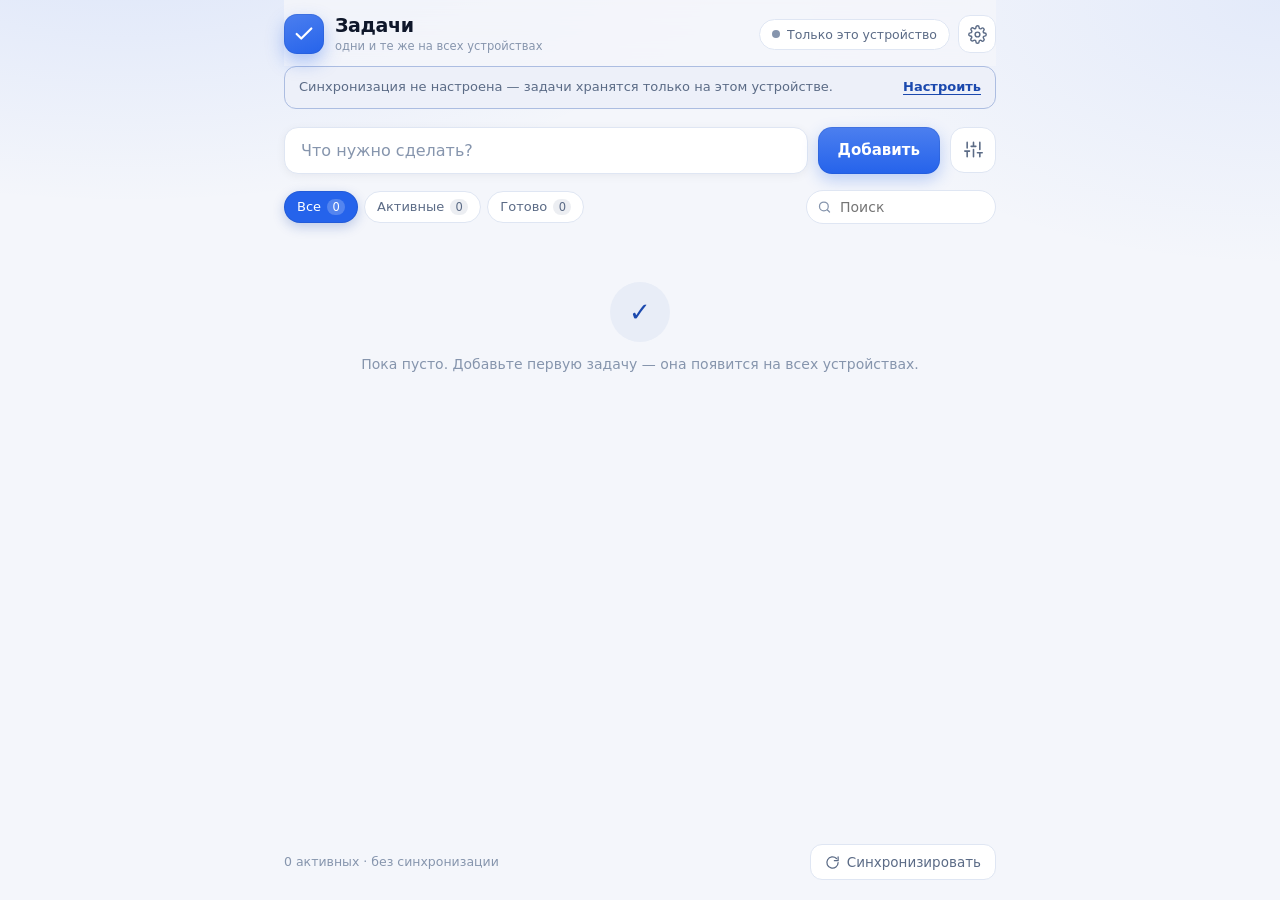
==== index.html @ 77be0023 "Update tasks app: icons and accent color" ====
<!DOCTYPE html>
<html lang="ru" data-theme="auto">
<head>
  <meta charset="utf-8">
  <meta name="viewport" content="width=device-width, initial-scale=1, viewport-fit=cover">
  <title>Задачи — синхронизация с Google Таблицами</title>
  <meta name="description" content="Задачи с цветами, подзадачами и фотографиями. Синхронизация между телефоном и компьютером через Google Таблицу.">
  <meta name="theme-color" content="#f4f6fb" media="(prefers-color-scheme: light)">
  <meta name="theme-color" content="#0b1220" media="(prefers-color-scheme: dark)">
  <meta name="apple-mobile-web-app-capable" content="yes">
  <meta name="mobile-web-app-capable" content="yes">
  <meta name="apple-mobile-web-app-title" content="Задачи">
  <meta name="apple-mobile-web-app-status-bar-style" content="default">
  <link rel="manifest" href="manifest.webmanifest">
  <link rel="icon" href="icons/icon.svg" type="image/svg+xml">
  <link rel="apple-touch-icon" href="icons/apple-touch-icon.png">
  <link rel="stylesheet" href="styles.css">
</head>
<body>
  <div class="app">

    <header class="topbar">
      <div class="brand">
        <span class="logo" aria-hidden="true">
          <svg viewBox="0 0 24 24" fill="none" stroke="currentColor" stroke-width="2.4" stroke-linecap="round" stroke-linejoin="round">
            <path d="M20 6L9 17l-5-5"></path>
          </svg>
        </span>
        <div class="brand-text">
          <h1>Задачи</h1>
          <p>одни и те же на всех устройствах</p>
        </div>
      </div>

      <div class="topbar-actions">
        <button id="statusBtn" class="status" type="button" title="Синхронизировать сейчас">
          <span class="status-dot" aria-hidden="true"></span>
          <span id="statusText">…</span>
        </button>
        <button id="settingsBtn" class="icon-btn" type="button" title="Настройки синхронизации" aria-label="Настройки синхронизации">
          <svg viewBox="0 0 24 24" fill="none" stroke="currentColor" stroke-width="1.8" stroke-linecap="round" stroke-linejoin="round" aria-hidden="true">
            <circle cx="12" cy="12" r="3"></circle>
            <path d="M19.4 15a1.7 1.7 0 0 0 .34 1.87l.06.06a2 2 0 1 1-2.83 2.83l-.06-.06a1.7 1.7 0 0 0-1.87-.34 1.7 1.7 0 0 0-1.03 1.56V21a2 2 0 1 1-4 0v-.09A1.7 1.7 0 0 0 8.9 19.3a1.7 1.7 0 0 0-1.87.34l-.06.06a2 2 0 1 1-2.83-2.83l.06-.06A1.7 1.7 0 0 0 4.7 15a1.7 1.7 0 0 0-1.56-1.03H3a2 2 0 1 1 0-4h.09A1.7 1.7 0 0 0 4.7 8.9a1.7 1.7 0 0 0-.34-1.87l-.06-.06a2 2 0 1 1 2.83-2.83l.06.06A1.7 1.7 0 0 0 9 4.7a1.7 1.7 0 0 0 1.03-1.56V3a2 2 0 1 1 4 0v.09A1.7 1.7 0 0 0 15 4.7a1.7 1.7 0 0 0 1.87-.34l.06-.06a2 2 0 1 1 2.83 2.83l-.06.06A1.7 1.7 0 0 0 19.3 9c.25.6.83 1 1.48 1.03H21a2 2 0 1 1 0 4h-.09A1.7 1.7 0 0 0 19.4 15z"></path>
          </svg>
        </button>
      </div>
    </header>

    <div id="setupBanner" class="banner" hidden>
      <span>Синхронизация не настроена — задачи хранятся только на этом устройстве.</span>
      <button id="setupBtn" class="link-btn" type="button">Настроить</button>
    </div>

    <div id="errorBanner" class="banner banner-error" hidden>
      <span id="errorText"></span>
      <button id="errorFixBtn" class="link-btn" type="button">Исправить</button>
    </div>

    <main class="main">
      <form id="addForm" class="add" autocomplete="off">
        <label class="sr-only" for="newTitle">Новая задача</label>
        <input id="newTitle" class="add-input" type="text" maxlength="500" placeholder="Что нужно сделать?" enterkeyhint="done" autocomplete="off">
        <button class="primary add-btn" type="submit">Добавить</button>
        <button id="detailsBtn" class="icon-btn details-btn" type="button" title="Создать с цветом, сроком, подзадачами и фото" aria-label="Создать задачу с деталями">
          <svg viewBox="0 0 24 24" fill="none" stroke="currentColor" stroke-width="2" stroke-linecap="round" aria-hidden="true">
            <path d="M4 21v-7M4 10V3M12 21v-9M12 8V3M20 21v-5M20 12V3M1 14h6M9 8h6M17 16h6"></path>
          </svg>
        </button>
      </form>

      <div class="toolbar">
        <div class="chips" role="group" aria-label="Фильтр задач">
          <button class="chip is-active" type="button" data-filter="all">Все <span class="chip-count" data-count="all">0</span></button>
          <button class="chip" type="button" data-filter="active">Активные <span class="chip-count" data-count="active">0</span></button>
          <button class="chip" type="button" data-filter="done">Готово <span class="chip-count" data-count="done">0</span></button>
        </div>
        <div class="search">
          <svg viewBox="0 0 24 24" fill="none" stroke="currentColor" stroke-width="2" stroke-linecap="round" aria-hidden="true">
            <circle cx="11" cy="11" r="7"></circle>
            <path d="M20 20l-3.5-3.5"></path>
          </svg>
          <input id="searchInput" type="search" placeholder="Поиск" aria-label="Поиск по задачам" autocomplete="off">
        </div>
      </div>

      <ul id="taskList" class="task-list" aria-live="polite"></ul>

      <div id="emptyState" class="empty" hidden>
        <div class="empty-icon" aria-hidden="true">✓</div>
        <p id="emptyText">Пока пусто</p>
      </div>
    </main>

    <footer class="footer">
      <div id="summary" class="summary">…</div>
      <button id="syncNowBtn" class="ghost-btn" type="button">
        <svg viewBox="0 0 24 24" fill="none" stroke="currentColor" stroke-width="2" stroke-linecap="round" stroke-linejoin="round" aria-hidden="true">
          <path d="M21 12a9 9 0 1 1-2.64-6.36"></path>
          <path d="M21 3v6h-6"></path>
        </svg>
        Синхронизировать
      </button>
    </footer>
  </div>

  <dialog id="editDialog" class="sheet" aria-labelledby="editHeading">
    <form id="editForm" class="sheet-body">
      <header class="sheet-head">
        <h2 id="editHeading">Задача</h2>
        <button type="button" class="icon-btn" data-close aria-label="Закрыть">
          <svg viewBox="0 0 24 24" fill="none" stroke="currentColor" stroke-width="2" stroke-linecap="round" aria-hidden="true">
            <path d="M6 6l12 12M18 6L6 18"></path>
          </svg>
        </button>
      </header>

      <label class="field">
        <span>Название</span>
        <input id="editTitle" type="text" maxlength="500" required autocomplete="off" placeholder="Например, купить продукты">
      </label>

      <div class="field">
        <span>Цвет</span>
        <div id="colorRow" class="color-row" role="group" aria-label="Цвет задачи"></div>
      </div>

      <div class="field">
        <span>Иконка</span>
        <div id="iconRow" class="icon-row" role="group" aria-label="Иконка задачи"></div>
      </div>

      <label class="field">
        <span>Заметка</span>
        <textarea id="editNotes" rows="3" maxlength="5000" placeholder="Детали, ссылки, телефон…"></textarea>
      </label>

      <div class="field-row">
        <label class="field">
          <span>Срок</span>
          <input id="editDue" type="date">
        </label>
        <label class="field">
          <span>Приоритет</span>
          <select id="editPriority">
            <option value="normal">Обычный</option>
            <option value="high">Важный</option>
          </select>
        </label>
      </div>

      <div class="due-presets" role="group" aria-label="Быстрый выбор срока">
        <button type="button" data-due="today">Сегодня</button>
        <button type="button" data-due="tomorrow">Завтра</button>
        <button type="button" data-due="week">Через неделю</button>
        <button type="button" data-due="">Без срока</button>
      </div>

      <div class="field">
        <span>Подзадачи</span>
        <div id="subtaskList" class="subtask-list"></div>
        <div class="subtask-add">
          <input id="subtaskInput" type="text" maxlength="300" placeholder="Новая подзадача" autocomplete="off">
          <button id="subtaskAddBtn" class="ghost-btn" type="button">Добавить</button>
        </div>
      </div>

      <div class="field">
        <span>Фотографии</span>
        <div id="photoGrid" class="photo-grid"></div>
        <label class="photo-add" for="photoInput">
          <svg viewBox="0 0 24 24" fill="none" stroke="currentColor" stroke-width="2" stroke-linecap="round" aria-hidden="true">
            <path d="M12 5v14M5 12h14"></path>
          </svg>
          Добавить фото
        </label>
        <input id="photoInput" class="sr-only" type="file" accept="image/*" multiple>
        <p class="hint">Фото сжимаются до 1280 px и хранятся в вашей Google Таблице на листе <code>photos</code>.</p>
      </div>

      <p class="hint" id="editHint"></p>

      <div class="sheet-actions">
        <button type="button" id="deleteTaskBtn" class="danger-btn">Удалить</button>
        <button type="submit" id="editSaveBtn" class="primary">Сохранить</button>
      </div>
    </form>
  </dialog>

  <dialog id="settingsDialog" class="sheet" aria-labelledby="settingsHeading">
    <form id="settingsForm" class="sheet-body">
      <header class="sheet-head">
        <h2 id="settingsHeading">Синхронизация</h2>
        <button type="button" class="icon-btn" data-close aria-label="Закрыть">
          <svg viewBox="0 0 24 24" fill="none" stroke="currentColor" stroke-width="2" stroke-linecap="round" aria-hidden="true">
            <path d="M6 6l12 12M18 6L6 18"></path>
          </svg>
        </button>
      </header>

      <label class="field">
        <span>URL веб-приложения Apps Script</span>
        <input id="apiUrlInput" type="url" inputmode="url" placeholder="https://script.google.com/macros/s/…/exec" autocomplete="off" spellcheck="false">
      </label>

      <label class="field">
        <span>Токен доступа</span>
        <input id="tokenInput" type="text" placeholder="тот же, что CFG.TOKEN в Code.gs" autocomplete="off" spellcheck="false">
      </label>

      <label class="field">
        <span>Тема оформления</span>
        <select id="themeInput">
          <option value="auto">Как в системе</option>
          <option value="light">Светлая</option>
          <option value="dark">Тёмная</option>
        </select>
      </label>

      <div class="field">
        <span>Цвет интерфейса</span>
        <div id="accentRow" class="color-row" role="group" aria-label="Цвет интерфейса"></div>
      </div>

      <p class="hint" id="settingsHint">Настройки хранятся только в этом браузере. На телефоне их нужно ввести отдельно (или зашить в js/config.js).</p>

      <div class="sheet-actions">
        <button type="button" id="testBtn" class="ghost-btn">Проверить связь</button>
        <button type="submit" class="primary">Сохранить</button>
      </div>

      <details class="help">
        <summary>Как подключить Google Таблицу</summary>
        <ol>
          <li>Создайте Google Таблицу и откройте <strong>Расширения → Apps Script</strong>.</li>
          <li>Вставьте туда файл <code>apps-script/Code.gs</code> из репозитория и поменяйте <code>TOKEN</code> на свой секрет.</li>
          <li><strong>Развернуть → Новое развертывание → Веб-приложение</strong>: запуск от имени «Я», доступ «Все».</li>
          <li>Скопируйте URL, заканчивающийся на <code>/exec</code>, и вставьте его сюда вместе с токеном.</li>
          <li>Нажмите «Проверить связь» и «Сохранить». На втором устройстве введите те же два значения.</li>
        </ol>
        <p>Подробная инструкция, включая публикацию на GitHub Pages, лежит в файле <code>README.md</code>.</p>
      </details>
    </form>
  </dialog>

  <dialog id="photoDialog" class="lightbox" aria-labelledby="photoDialogTitle">
    <div class="lightbox-body">
      <div class="lightbox-bar">
        <h2 id="photoDialogTitle">Фото</h2>
        <div class="lightbox-actions">
          <a id="photoDownload" class="ghost-btn" download="photo.jpg" hidden>Скачать</a>
          <button type="button" class="icon-btn" data-close aria-label="Закрыть">
            <svg viewBox="0 0 24 24" fill="none" stroke="currentColor" stroke-width="2" stroke-linecap="round" aria-hidden="true">
              <path d="M6 6l12 12M18 6L6 18"></path>
            </svg>
          </button>
        </div>
      </div>
      <div class="lightbox-preview">
        <img id="photoPreviewImg" alt="Фото задачи">
        <p id="photoPreviewHint" class="hint">Загружаем фото…</p>
      </div>
    </div>
  </dialog>

  <div id="toast" class="toast" role="status" aria-live="polite"></div>

  <noscript>
    <p class="noscript">Для работы приложения нужен JavaScript.</p>
  </noscript>

  <script src="js/config.js"></script>
  <script src="js/storage.js"></script>
  <script src="js/photos.js"></script>
  <script src="js/api.js"></script>
  <script src="js/app.js"></script>
</body>
</html>
---- styles.css ----
/* ==========================================================================
   Задачи — синхронизация с Google Таблицами
   Светлая/тёмная тема, мобильный-first, без внешних зависимостей.
   ========================================================================== */

:root {
  color-scheme: light;

  --bg: #f4f6fb;
  --bg-soft: #e9eef8;
  --card: #ffffff;
  --card-hover: #f8fafd;
  --text: #0f172a;
  --text-soft: #5b6b86;
  --text-muted: #8695ad;
  --border: #dfe6f3;
  --border-strong: #c6d2e7;

  --accent: #2563eb;
  --accent-2: #3b82f6;
  --accent-text: #1d4ed8;
  --on-accent: #ffffff;

  --danger: #dc2626;
  --success: #16a34a;
  --warning: #b45309;

  --shadow: 0 16px 40px rgba(15, 23, 42, 0.10);
  --shadow-sm: 0 2px 10px rgba(15, 23, 42, 0.05);
  --radius: 16px;
  --radius-sm: 12px;

  --font: system-ui, -apple-system, "Segoe UI", Roboto, "Helvetica Neue", Arial, sans-serif;
}

:root[data-theme="dark"] {
  color-scheme: dark;

  --bg: #0b1220;
  --bg-soft: #131c2e;
  --card: #121b2b;
  --card-hover: #162136;
  --text: #e8eefb;
  --text-soft: #9fb0cb;
  --text-muted: #7b8daa;
  --border: #22314a;
  --border-strong: #2f4260;

  --accent: #3b82f6;
  --accent-2: #60a5fa;
  --accent-text: #93c5fd;

  --danger: #f87171;
  --success: #4ade80;
  --warning: #fbbf24;

  --shadow: 0 18px 44px rgba(0, 0, 0, 0.45);
  --shadow-sm: 0 2px 12px rgba(0, 0, 0, 0.25);
}

@media (prefers-color-scheme: dark) {
  :root:not([data-theme="light"]) {
    color-scheme: dark;

    --bg: #0b1220;
    --bg-soft: #131c2e;
    --card: #121b2b;
    --card-hover: #162136;
    --text: #e8eefb;
    --text-soft: #9fb0cb;
    --text-muted: #7b8daa;
    --border: #22314a;
    --border-strong: #2f4260;

    --accent: #3b82f6;
    --accent-2: #60a5fa;
    --accent-text: #93c5fd;

    --danger: #f87171;
    --success: #4ade80;
    --warning: #fbbf24;

    --shadow: 0 18px 44px rgba(0, 0, 0, 0.45);
    --shadow-sm: 0 2px 12px rgba(0, 0, 0, 0.25);
  }
}

* {
  box-sizing: border-box;
}

[hidden] {
  display: none !important;
}

html,
body {
  margin: 0;
  min-height: 100%;
}

body {
  font-family: var(--font);
  color: var(--text);
  background-color: var(--bg);
  background-image:
    radial-gradient(900px 420px at 10% -10%, color-mix(in srgb, var(--accent) 12%, transparent), transparent 70%),
    radial-gradient(700px 380px at 100% 0%, color-mix(in srgb, var(--accent-2) 10%, transparent), transparent 70%);
  background-repeat: no-repeat;
  -webkit-font-smoothing: antialiased;
  -webkit-tap-highlight-color: transparent;
}

button,
input,
textarea,
select {
  font: inherit;
  color: inherit;
}

:focus-visible {
  outline: 2px solid var(--accent-text);
  outline-offset: 2px;
}

.sr-only {
  position: absolute;
  width: 1px;
  height: 1px;
  padding: 0;
  margin: -1px;
  overflow: hidden;
  clip: rect(0 0 0 0);
  white-space: nowrap;
  border: 0;
}

.app {
  display: flex;
  flex-direction: column;
  width: min(760px, 100%);
  min-height: 100vh;
  min-height: 100dvh;
  margin: 0 auto;
  padding: 0 16px calc(20px + env(safe-area-inset-bottom));
}

/* ---------- Шапка ---------- */

.topbar {
  position: sticky;
  top: 0;
  z-index: 10;
  display: flex;
  align-items: center;
  justify-content: space-between;
  gap: 12px;
  padding: calc(14px + env(safe-area-inset-top)) 0 12px;
  background: var(--bg);
  background: color-mix(in srgb, var(--bg) 82%, transparent);
  backdrop-filter: blur(14px);
  -webkit-backdrop-filter: blur(14px);
}

.brand {
  display: flex;
  align-items: center;
  gap: 11px;
  min-width: 0;
}

.logo {
  display: grid;
  place-items: center;
  flex: 0 0 auto;
  width: 40px;
  height: 40px;
  border-radius: 13px;
  color: var(--on-accent, #fff);
  background-image: linear-gradient(160deg, var(--accent-2), var(--accent));
  box-shadow: 0 8px 18px color-mix(in srgb, var(--accent) 35%, transparent),
              inset 0 0 0 1px color-mix(in srgb, var(--accent-text) 22%, transparent);
}

.logo svg {
  width: 22px;
  height: 22px;
}

.brand-text {
  min-width: 0;
}

.brand-text h1 {
  margin: 0;
  font-size: 19px;
  font-weight: 700;
  letter-spacing: -0.02em;
  line-height: 1.15;
}

.brand-text p {
  margin: 2px 0 0;
  font-size: 11.5px;
  color: var(--text-muted);
  white-space: nowrap;
  overflow: hidden;
  text-overflow: ellipsis;
}

.topbar-actions {
  display: flex;
  align-items: center;
  gap: 8px;
  flex: 0 0 auto;
}

.status {
  display: inline-flex;
  align-items: center;
  gap: 7px;
  max-width: 210px;
  padding: 7px 12px;
  border: 1px solid var(--border);
  border-radius: 999px;
  background: var(--card);
  color: var(--text-soft);
  font-size: 12.5px;
  font-weight: 500;
  cursor: pointer;
  transition: border-color 0.15s ease, background 0.15s ease, color 0.15s ease;
}

.status:hover {
  border-color: var(--border-strong);
}

.status-dot {
  flex: 0 0 auto;
  width: 8px;
  height: 8px;
  border-radius: 50%;
  background: var(--text-muted);
}

#statusText {
  min-width: 0;
  overflow: hidden;
  text-overflow: ellipsis;
  white-space: nowrap;
}

.status.is-synced {
  color: var(--success);
  background: color-mix(in srgb, var(--success) 10%, var(--card));
  border-color: color-mix(in srgb, var(--success) 32%, var(--border));
}

.status.is-synced .status-dot {
  background: var(--success);
}

.status.is-syncing {
  color: var(--accent-text);
  background: color-mix(in srgb, var(--accent-text) 10%, var(--card));
  border-color: color-mix(in srgb, var(--accent-text) 32%, var(--border));
}

.status.is-syncing .status-dot {
  background: var(--accent-text);
  animation: pulse 1s ease-in-out infinite;
}

.status.is-error {
  color: var(--danger);
  background: color-mix(in srgb, var(--danger) 10%, var(--card));
  border-color: color-mix(in srgb, var(--danger) 32%, var(--border));
}

.status.is-error .status-dot {
  background: var(--danger);
}

.status.is-offline {
  color: var(--warning);
  background: color-mix(in srgb, var(--warning) 12%, var(--card));
  border-color: color-mix(in srgb, var(--warning) 32%, var(--border));
}

.status.is-offline .status-dot {
  background: var(--warning);
}

@keyframes pulse {
  0%, 100% { opacity: 1; transform: scale(1); }
  50% { opacity: 0.45; transform: scale(0.8); }
}

/* ---------- Кнопки ---------- */

.primary {
  padding: 11px 18px;
  border: 0;
  border-radius: var(--radius-sm);
  background-image: linear-gradient(180deg, var(--accent-2), var(--accent));
  color: var(--on-accent, #fff);
  font-size: 15px;
  font-weight: 600;
  cursor: pointer;
  box-shadow: 0 6px 16px color-mix(in srgb, var(--accent) 28%, transparent),
              inset 0 0 0 1px color-mix(in srgb, var(--accent-text) 22%, transparent);
  transition: filter 0.15s ease, transform 0.1s ease;
}

.primary:hover {
  filter: brightness(1.06);
}

.primary:active {
  transform: translateY(1px);
}

.ghost-btn {
  display: inline-flex;
  align-items: center;
  gap: 7px;
  padding: 9px 14px;
  border: 1px solid var(--border);
  border-radius: var(--radius-sm);
  background: var(--card);
  color: var(--text-soft);
  font-size: 13.5px;
  font-weight: 500;
  cursor: pointer;
  transition: border-color 0.15s ease, color 0.15s ease, background 0.15s ease;
}

.ghost-btn:hover {
  border-color: var(--border-strong);
  color: var(--text);
  background: var(--card-hover);
}

.ghost-btn svg {
  width: 15px;
  height: 15px;
}

.danger-btn {
  padding: 9px 14px;
  border: 1px solid color-mix(in srgb, var(--danger) 35%, var(--border));
  border-radius: var(--radius-sm);
  background: transparent;
  color: var(--danger);
  font-size: 13.5px;
  font-weight: 600;
  cursor: pointer;
}

.danger-btn:hover {
  background: color-mix(in srgb, var(--danger) 10%, transparent);
}

.icon-btn {
  display: grid;
  place-items: center;
  width: 38px;
  height: 38px;
  padding: 0;
  border: 1px solid var(--border);
  border-radius: 12px;
  background: var(--card);
  color: var(--text-soft);
  cursor: pointer;
  transition: border-color 0.15s ease, color 0.15s ease, background 0.15s ease;
}

.icon-btn:hover {
  border-color: var(--border-strong);
  color: var(--text);
  background: var(--card-hover);
}

.icon-btn svg {
  width: 19px;
  height: 19px;
}

.link-btn {
  padding: 0;
  border: 0;
  background: none;
  color: var(--accent-text);
  font-size: inherit;
  font-weight: 600;
  cursor: pointer;
  text-decoration: underline;
  text-underline-offset: 3px;
  white-space: nowrap;
}

/* ---------- Баннеры ---------- */

.banner {
  display: flex;
  align-items: center;
  justify-content: space-between;
  gap: 12px;
  margin: 0 0 14px;
  padding: 11px 14px;
  border: 1px solid color-mix(in srgb, var(--accent-text) 26%, var(--border));
  border-radius: var(--radius-sm);
  background: color-mix(in srgb, var(--accent-text) 8%, var(--card));
  color: var(--text-soft);
  font-size: 13px;
  line-height: 1.45;
}

.banner-error {
  border-color: color-mix(in srgb, var(--danger) 30%, var(--border));
  background: color-mix(in srgb, var(--danger) 8%, var(--card));
}

.banner-error .link-btn {
  color: var(--danger);
}

/* ---------- Основная часть ---------- */

.main {
  flex: 1 0 auto;
}

.add {
  display: flex;
  gap: 10px;
  margin: 4px 0 16px;
}

.add-input {
  flex: 1 1 auto;
  min-width: 0;
  padding: 13px 16px;
  border: 1px solid var(--border);
  border-radius: 14px;
  background: var(--card);
  font-size: 16px;
  box-shadow: var(--shadow-sm);
  transition: border-color 0.15s ease, box-shadow 0.15s ease;
}

.add-input::placeholder {
  color: var(--text-muted);
}

.add-input:focus {
  outline: none;
  border-color: var(--accent-text);
  box-shadow: 0 0 0 3px color-mix(in srgb, var(--accent-text) 18%, transparent);
}

.add-btn {
  flex: 0 0 auto;
  border-radius: 14px;
  padding-left: 20px;
  padding-right: 20px;
}

.toolbar {
  display: flex;
  align-items: center;
  justify-content: space-between;
  gap: 10px;
  margin-bottom: 14px;
}

.chips {
  display: flex;
  flex-wrap: wrap;
  gap: 6px;
}

.chip {
  display: inline-flex;
  align-items: center;
  gap: 6px;
  padding: 7px 12px;
  border: 1px solid var(--border);
  border-radius: 999px;
  background: var(--card);
  color: var(--text-soft);
  font-size: 13px;
  font-weight: 500;
  cursor: pointer;
  transition: border-color 0.15s ease, background 0.15s ease, color 0.15s ease;
}

.chip:hover {
  border-color: var(--border-strong);
  color: var(--text);
}

.chip.is-active {
  border-color: color-mix(in srgb, var(--accent-text) 30%, transparent);
  background: var(--accent);
  color: var(--on-accent, #fff);
  box-shadow: 0 4px 12px color-mix(in srgb, var(--accent-text) 25%, transparent);
}

.chip-count {
  min-width: 18px;
  padding: 1px 5px;
  border-radius: 999px;
  background: color-mix(in srgb, var(--text-muted) 16%, transparent);
  font-size: 11.5px;
  font-variant-numeric: tabular-nums;
  text-align: center;
}

.chip.is-active .chip-count {
  background: color-mix(in srgb, var(--on-accent, #fff) 22%, transparent);
}

.search {
  position: relative;
  flex: 0 1 190px;
  min-width: 120px;
}

.search svg {
  position: absolute;
  top: 50%;
  left: 11px;
  width: 15px;
  height: 15px;
  transform: translateY(-50%);
  color: var(--text-muted);
  pointer-events: none;
}

.search input {
  width: 100%;
  padding: 8px 12px 8px 33px;
  border: 1px solid var(--border);
  border-radius: 999px;
  background: var(--card);
  font-size: 14px;
  transition: border-color 0.15s ease, box-shadow 0.15s ease;
}

.search input:focus {
  outline: none;
  border-color: var(--accent-text);
  box-shadow: 0 0 0 3px color-mix(in srgb, var(--accent-text) 15%, transparent);
}

/* ---------- Список задач ---------- */

.task-list {
  display: grid;
  gap: 8px;
  margin: 0;
  padding: 0;
  list-style: none;
}

.task {
  display: flex;
  align-items: flex-start;
  gap: 12px;
  padding: 12px 14px;
  border: 1px solid var(--border);
  border-radius: 14px;
  background: var(--card);
  box-shadow: var(--shadow-sm);
  transition: border-color 0.15s ease, background 0.15s ease;
}

.task:hover {
  border-color: var(--border-strong);
}

.check {
  display: grid;
  place-items: center;
  flex: 0 0 auto;
  width: 26px;
  height: 26px;
  margin-top: 1px;
  padding: 0;
  border: 2px solid var(--border-strong);
  border-radius: 50%;
  background: transparent;
  color: transparent;
  cursor: pointer;
  transition: background 0.15s ease, border-color 0.15s ease, color 0.15s ease, transform 0.1s ease;
}

.check svg {
  width: 14px;
  height: 14px;
  stroke: currentColor;
  stroke-width: 3;
  fill: none;
}

.check:hover {
  border-color: var(--accent-text);
}

.check:active {
  transform: scale(0.92);
}

.task.is-done .check {
  border-color: color-mix(in srgb, var(--accent-text) 45%, var(--border-strong));
  background: var(--accent);
  color: var(--on-accent, #fff);
}

.task-body {
  display: flex;
  flex: 1 1 auto;
  flex-direction: column;
  gap: 4px;
  min-width: 0;
  padding: 0;
  border: 0;
  background: none;
  text-align: left;
  cursor: pointer;
}

.task-title {
  font-size: 15.5px;
  line-height: 1.4;
  word-break: break-word;
}

.task-title-line {
  display: flex;
  align-items: baseline;
  gap: 6px;
  min-width: 0;
}

.task-icon {
  flex: 0 0 auto;
  font-size: 15px;
  line-height: 1.4;
}

.task.is-done .task-icon {
  opacity: 0.65;
}

.task.is-done .task-title {
  color: var(--text-muted);
  text-decoration: line-through;
}

.task-meta {
  display: flex;
  flex-wrap: wrap;
  align-items: center;
  gap: 4px 10px;
  font-size: 12.5px;
  color: var(--text-soft);
}

.meta-item {
  display: inline-flex;
  align-items: center;
  gap: 4px;
  min-width: 0;
}

.meta-item.due.is-overdue {
  color: var(--danger);
  font-weight: 600;
}

.meta-item.high {
  color: var(--danger);
  font-weight: 600;
}

.meta-item.notes {
  max-width: 100%;
  overflow: hidden;
  white-space: nowrap;
  text-overflow: ellipsis;
  color: var(--text-muted);
}

/* ---------- Пустое состояние ---------- */

.empty {
  padding: 44px 16px;
  text-align: center;
  color: var(--text-muted);
}

.empty-icon {
  display: grid;
  place-items: center;
  width: 60px;
  height: 60px;
  margin: 0 auto 14px;
  border-radius: 50%;
  background: color-mix(in srgb, var(--accent-text) 10%, var(--card));
  color: var(--accent-text);
  font-size: 26px;
  font-weight: 700;
}

.empty p {
  margin: 0;
  font-size: 14px;
}

/* ---------- Подвал ---------- */

.footer {
  display: flex;
  align-items: center;
  justify-content: space-between;
  gap: 12px;
  margin-top: auto;
  padding-top: 18px;
  font-size: 12.5px;
  color: var(--text-muted);
}

.summary {
  min-width: 0;
  line-height: 1.4;
}

/* ---------- Диалоги / нижние панели ---------- */

dialog.sheet {
  width: 100%;
  max-width: 100%;
  max-height: 100dvh;
  margin: auto auto 0;
  padding: 0;
  border: 0;
  background: transparent;
  color: var(--text);
}

dialog.sheet::backdrop {
  background: rgba(8, 15, 30, 0.45);
  backdrop-filter: blur(2px);
}

dialog.sheet[open] {
  animation: sheet-in 0.22s ease;
}

@keyframes sheet-in {
  from { opacity: 0; transform: translateY(18px); }
  to { opacity: 1; transform: translateY(0); }
}

.sheet-body {
  display: flex;
  flex-direction: column;
  gap: 14px;
  max-height: 92dvh;
  padding: 18px 18px calc(18px + env(safe-area-inset-bottom));
  overflow-y: auto;
  border-radius: 22px 22px 0 0;
  background: var(--card);
  box-shadow: var(--shadow);
}

.sheet-head {
  display: flex;
  align-items: center;
  justify-content: space-between;
  gap: 12px;
}

.sheet-head h2 {
  margin: 0;
  font-size: 18px;
  font-weight: 700;
  letter-spacing: -0.01em;
}

.field {
  display: flex;
  flex-direction: column;
  gap: 6px;
  min-width: 0;
  font-size: 12.5px;
  font-weight: 600;
  color: var(--text-soft);
}

.field input,
.field textarea,
.field select {
  width: 100%;
  padding: 11px 13px;
  border: 1px solid var(--border);
  border-radius: 11px;
  background: var(--bg);
  font-size: 16px;
  font-weight: 400;
  color: var(--text);
  transition: border-color 0.15s ease, box-shadow 0.15s ease;
}

.field textarea {
  resize: vertical;
  min-height: 76px;
  line-height: 1.45;
}

.field input:focus,
.field textarea:focus,
.field select:focus {
  outline: none;
  border-color: var(--accent-text);
  box-shadow: 0 0 0 3px color-mix(in srgb, var(--accent-text) 16%, transparent);
}

.field-row {
  display: grid;
  grid-template-columns: 1fr 1fr;
  gap: 10px;
}

.hint {
  margin: 0;
  font-size: 12.5px;
  line-height: 1.5;
  color: var(--text-muted);
}

.hint.is-ok {
  color: var(--success);
}

.hint.is-error {
  color: var(--danger);
}

.sheet-actions {
  display: flex;
  align-items: center;
  justify-content: flex-end;
  gap: 10px;
  margin-top: 2px;
}

.sheet-actions .danger-btn {
  margin-right: auto;
}

.help {
  padding-top: 14px;
  border-top: 1px solid var(--border);
  font-size: 13px;
  line-height: 1.55;
  color: var(--text-soft);
}

.help summary {
  cursor: pointer;
  font-weight: 600;
  color: var(--text);
}

.help ol {
  display: grid;
  gap: 7px;
  margin: 12px 0;
  padding-left: 20px;
}

.help code {
  padding: 1px 5px;
  border-radius: 5px;
  background: var(--bg-soft);
  font-size: 12px;
}

/* ---------- Уведомления ---------- */

.toast {
  position: fixed;
  bottom: calc(18px + env(safe-area-inset-bottom));
  left: 50%;
  z-index: 50;
  max-width: min(92vw, 460px);
  padding: 10px 16px;
  border-radius: 999px;
  background: #0f172a;
  color: #fff;
  font-size: 13.5px;
  line-height: 1.4;
  text-align: center;
  box-shadow: var(--shadow);
  opacity: 0;
  pointer-events: none;
  transform: translate(-50%, 16px);
  transition: opacity 0.22s ease, transform 0.22s ease;
}

.toast.is-visible {
  opacity: 1;
  transform: translate(-50%, 0);
}

.toast.is-ok {
  background: #15803d;
}

.toast.is-error {
  background: #b91c1c;
}

.noscript {
  margin: 24px;
  color: var(--danger);
  text-align: center;
}

/* ---------- Цвета, подзадачи, фото ---------- */

.details-btn {
  flex: 0 0 auto;
  width: 46px;
  height: 46px;
  border-radius: 14px;
}

.task.has-color {
  border-left: 4px solid var(--task-color);
  background: linear-gradient(90deg, color-mix(in srgb, var(--task-color) 10%, var(--card)), var(--card) 62%);
}

.task.has-color .check {
  border-color: color-mix(in srgb, var(--task-color) 55%, var(--border-strong));
}

.task-edit {
  display: grid;
  place-items: center;
  flex: 0 0 auto;
  width: 32px;
  height: 32px;
  padding: 0;
  border: 0;
  border-radius: 9px;
  background: transparent;
  color: var(--text-muted);
  cursor: pointer;
  transition: background 0.15s ease, color 0.15s ease;
}

.task-edit:hover {
  background: var(--bg-soft);
  color: var(--text);
}

.task-edit svg {
  width: 16px;
  height: 16px;
}

.meta-item.subtasks.is-complete {
  color: var(--success);
  font-weight: 600;
}

.meta-item.photos {
  color: var(--accent-text);
}

.meta-item.photos.is-pending {
  color: var(--warning);
}

.color-row {
  display: flex;
  flex-wrap: wrap;
  gap: 8px;
  padding: 2px 0;
}

.swatch {
  position: relative;
  width: 30px;
  height: 30px;
  padding: 0;
  border: 2px solid transparent;
  border-radius: 50%;
  background: var(--swatch, var(--bg-soft));
  box-shadow: inset 0 0 0 2px var(--card);
  cursor: pointer;
  transition: transform 0.1s ease, border-color 0.15s ease, box-shadow 0.15s ease;
}

.swatch:hover {
  transform: scale(1.08);
}

.swatch.is-active {
  border-color: var(--text);
  transform: scale(1.06);
  box-shadow: inset 0 0 0 2px var(--card), 0 0 0 2px var(--text);
}

.swatch-none {
  background: var(--card);
  box-shadow: inset 0 0 0 2px var(--border-strong);
}

.swatch-none::after {
  content: '';
  position: absolute;
  top: 50%;
  left: 50%;
  width: 58%;
  height: 2px;
  border-radius: 2px;
  background: var(--text-muted);
  transform: translate(-50%, -50%) rotate(45deg);
}

.swatch-none.is-active {
  box-shadow: inset 0 0 0 2px var(--card), 0 0 0 2px var(--text);
}

.swatch-light {
  box-shadow: inset 0 0 0 2px var(--card), inset 0 0 0 3px var(--border-strong);
}

.swatch.is-active:not(.swatch-none)::after {
  content: '';
  position: absolute;
  top: 48%;
  left: 50%;
  width: 9px;
  height: 5px;
  border-left: 2.5px solid #fff;
  border-bottom: 2.5px solid #fff;
  border-radius: 1px;
  transform: translate(-50%, -50%) rotate(-45deg);
  filter: drop-shadow(0 1px 1px rgba(0, 0, 0, 0.4));
}

.swatch-light.is-active:not(.swatch-none)::after {
  border-left-color: #111827;
  border-bottom-color: #111827;
  filter: none;
}

/* ---------- Иконки задач ---------- */

.icon-row {
  display: flex;
  flex-wrap: wrap;
  gap: 6px;
  padding: 2px 0;
}

.icon-choice {
  display: grid;
  place-items: center;
  width: 36px;
  height: 36px;
  padding: 0;
  border: 1px solid var(--border);
  border-radius: 10px;
  background: var(--bg);
  font-size: 19px;
  line-height: 1;
  cursor: pointer;
  transition: border-color 0.15s ease, background 0.15s ease, transform 0.1s ease;
}

.icon-choice:hover {
  border-color: var(--border-strong);
  transform: translateY(-1px);
}

.icon-choice.is-active {
  border-color: var(--accent-text);
  background: color-mix(in srgb, var(--accent-text) 12%, var(--bg));
  box-shadow: 0 0 0 2px color-mix(in srgb, var(--accent-text) 25%, transparent);
}

.icon-choice-none {
  color: var(--text-muted);
  font-size: 16px;
  font-weight: 600;
}

.due-presets {
  display: flex;
  flex-wrap: wrap;
  gap: 6px;
  margin-top: -6px;
}

.due-presets button {
  padding: 5px 11px;
  border: 1px solid var(--border);
  border-radius: 999px;
  background: var(--card);
  color: var(--text-soft);
  font-size: 12px;
  cursor: pointer;
  transition: border-color 0.15s ease, color 0.15s ease;
}

.due-presets button:hover {
  border-color: var(--accent-text);
  color: var(--accent-text);
}

.subtask-list {
  display: grid;
  gap: 6px;
}

.subtask-row {
  display: flex;
  align-items: center;
  gap: 8px;
}

.subtask-check {
  display: grid;
  place-items: center;
  flex: 0 0 auto;
  width: 22px;
  height: 22px;
  padding: 0;
  border: 2px solid var(--border-strong);
  border-radius: 50%;
  background: transparent;
  color: transparent;
  cursor: pointer;
  transition: background 0.15s ease, border-color 0.15s ease, color 0.15s ease;
}

.subtask-check svg {
  width: 12px;
  height: 12px;
  stroke: currentColor;
  stroke-width: 3;
  fill: none;
}

.subtask-row.is-done .subtask-check {
  border-color: var(--accent-text);
  background: var(--accent);
  color: var(--on-accent, #fff);
}

.subtask-row .subtask-input {
  flex: 1 1 auto;
  width: auto;
  min-width: 0;
  padding: 7px 10px;
  border: 1px solid var(--border);
  border-radius: 9px;
  background: var(--bg);
  font-size: 15px;
  font-weight: 400;
}

.subtask-row.is-done .subtask-input {
  color: var(--text-muted);
  text-decoration: line-through;
}

.subtask-remove {
  flex: 0 0 auto;
  width: 26px;
  height: 26px;
  padding: 0;
  border: 0;
  border-radius: 8px;
  background: transparent;
  color: var(--text-muted);
  font-size: 19px;
  line-height: 1;
  cursor: pointer;
}

.subtask-remove:hover {
  background: color-mix(in srgb, var(--danger) 12%, transparent);
  color: var(--danger);
}

.subtask-add {
  display: flex;
  gap: 8px;
  margin-top: 2px;
}

.subtask-add input {
  flex: 1 1 auto;
  min-width: 0;
  padding: 8px 10px;
  border: 1px dashed var(--border-strong);
  border-radius: 9px;
  background: transparent;
  font-size: 15px;
  font-weight: 400;
}

.subtask-add .ghost-btn {
  flex: 0 0 auto;
}

.photo-grid {
  display: flex;
  flex-wrap: wrap;
  gap: 8px;
}

.photo-grid > .hint {
  margin: 0;
}

.photo-tile {
  position: relative;
  flex: 0 0 auto;
  width: 82px;
  height: 82px;
  border-radius: 12px;
  overflow: hidden;
  background: var(--bg-soft);
}

.photo-tile.is-pending {
  outline: 2px dashed color-mix(in srgb, var(--warning) 65%, transparent);
  outline-offset: -2px;
}

.photo-preview {
  display: block;
  width: 100%;
  height: 100%;
  padding: 0;
  border: 0;
  background: none;
  cursor: zoom-in;
}

.photo-preview img {
  display: block;
  width: 100%;
  height: 100%;
  object-fit: cover;
}

.photo-skeleton {
  display: grid;
  place-items: center;
  width: 100%;
  height: 100%;
  color: var(--text-muted);
  font-size: 12px;
}

.photo-remove {
  position: absolute;
  top: 4px;
  right: 4px;
  display: grid;
  place-items: center;
  width: 22px;
  height: 22px;
  padding: 0;
  border: 0;
  border-radius: 50%;
  background: rgba(15, 23, 42, 0.62);
  color: #fff;
  font-size: 14px;
  line-height: 1;
  cursor: pointer;
}

.photo-remove:hover {
  background: #b91c1c;
}

.photo-badge {
  position: absolute;
  bottom: 4px;
  left: 4px;
  padding: 1px 6px;
  border-radius: 999px;
  background: rgba(180, 83, 9, 0.92);
  color: #fff;
  font-size: 10px;
  letter-spacing: 0.02em;
}

.photo-add {
  display: inline-flex;
  align-items: center;
  align-self: flex-start;
  gap: 6px;
  padding: 9px 13px;
  border: 1px dashed var(--border-strong);
  border-radius: 11px;
  color: var(--text-soft);
  font-size: 13px;
  font-weight: 500;
  cursor: pointer;
  transition: border-color 0.15s ease, color 0.15s ease, background 0.15s ease;
}

.photo-add:hover {
  border-color: var(--accent-text);
  color: var(--accent-text);
  background: color-mix(in srgb, var(--accent-text) 7%, transparent);
}

.photo-add svg {
  width: 15px;
  height: 15px;
}

.hint code {
  padding: 1px 4px;
  border-radius: 4px;
  background: var(--bg-soft);
  font-size: 12px;
}

/* ---------- Просмотр фото ---------- */

dialog.lightbox {
  width: auto;
  max-width: 94vw;
  max-height: 92dvh;
  margin: auto;
  padding: 0;
  border: 0;
  background: transparent;
  color: var(--text);
}

dialog.lightbox::backdrop {
  background: rgba(5, 10, 20, 0.82);
  backdrop-filter: blur(3px);
}

.lightbox-body {
  display: flex;
  flex-direction: column;
  max-height: 90dvh;
  overflow: hidden;
  border-radius: 16px;
  background: var(--card);
  box-shadow: var(--shadow);
}

.lightbox-bar {
  display: flex;
  align-items: center;
  justify-content: space-between;
  gap: 12px;
  padding: 8px 12px;
}

.lightbox-bar h2 {
  margin: 0;
  font-size: 14px;
  font-weight: 600;
  color: var(--text-soft);
}

.lightbox-actions {
  display: flex;
  align-items: center;
  gap: 8px;
}

.lightbox-actions .ghost-btn {
  padding: 7px 12px;
  text-decoration: none;
}

.lightbox-preview {
  position: relative;
  display: flex;
  align-items: center;
  justify-content: center;
  min-height: 140px;
  background: #0b1220;
}

.lightbox-preview img {
  display: block;
  max-width: 92vw;
  max-height: 78dvh;
  object-fit: contain;
}

.lightbox-preview img:not([src]) {
  display: none;
}

.lightbox-preview .hint {
  position: absolute;
  padding: 8px 12px;
  color: #cbd5e1;
  text-align: center;
}

/* ---------- Адаптив ---------- */

@media (min-width: 640px) {
  .app {
    padding-left: 24px;
    padding-right: 24px;
  }

  dialog.sheet {
    max-width: 480px;
    margin: auto;
  }

  .sheet-body {
    padding: 20px;
    border-radius: 20px;
  }
}

@media (max-width: 560px) {
  .brand-text p {
    display: none;
  }

  .status {
    max-width: 150px;
    padding: 7px 10px;
    font-size: 12px;
  }

  .toolbar {
    flex-direction: column;
    align-items: stretch;
  }

  .search {
    flex: 1 1 auto;
  }

  .footer {
    flex-direction: column;
    align-items: stretch;
    gap: 10px;
  }

  .footer .ghost-btn {
    justify-content: center;
  }
}

@media (max-width: 400px) {
  .add {
    flex-wrap: wrap;
  }

  .add-input {
    flex: 1 1 100%;
  }

  .add-btn {
    flex: 1 1 auto;
  }

  .field-row {
    grid-template-columns: 1fr;
  }
}

@media (prefers-reduced-motion: reduce) {
  *,
  *::before,
  *::after {
    animation-duration: 0.01ms !important;
    animation-iteration-count: 1 !important;
    transition-duration: 0.01ms !important;
  }
}
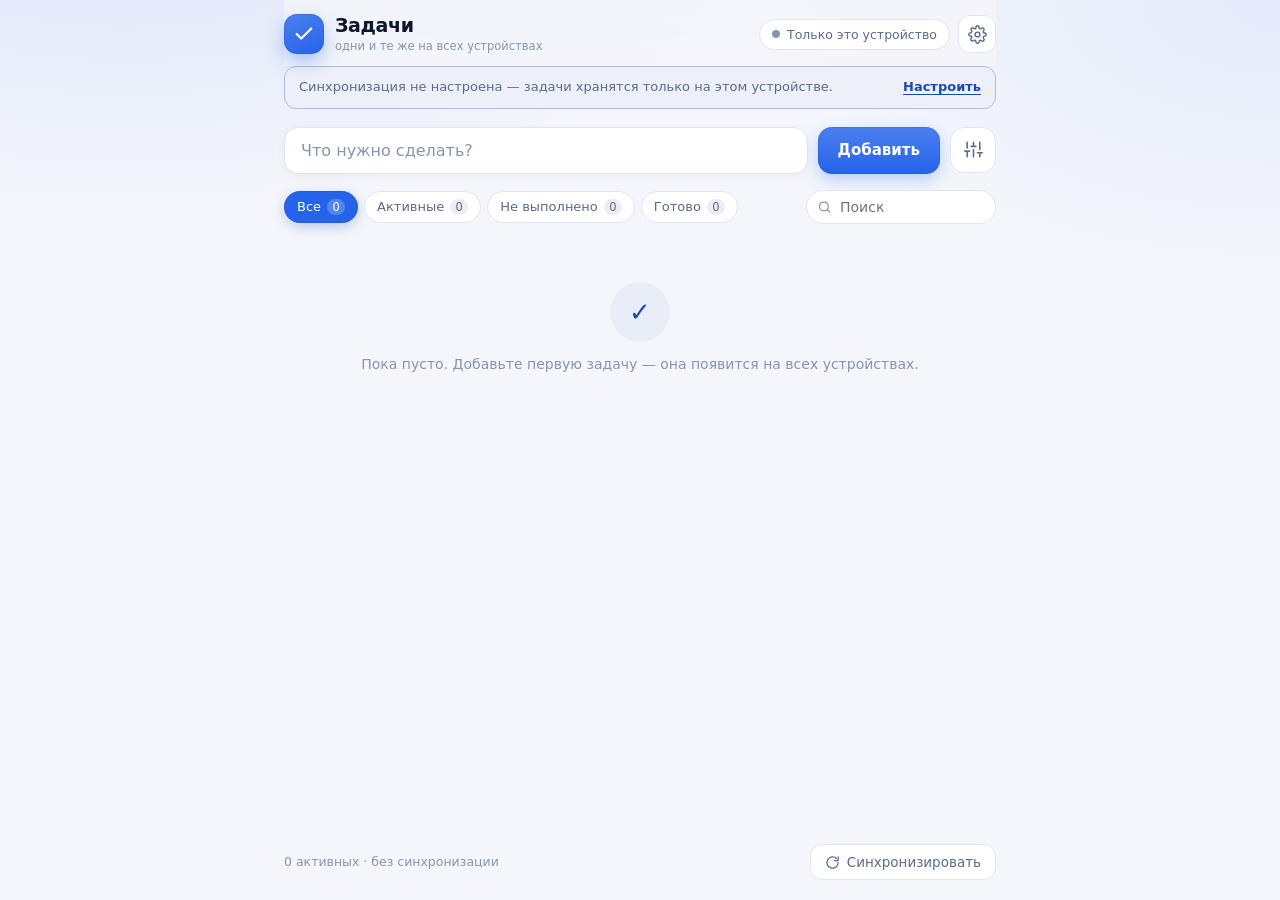
==== commit f5176113: "Add postpone due date and not-done state" ====
--- a/index.html
+++ b/index.html
@@ -72,6 +72,7 @@
         <div class="chips" role="group" aria-label="Фильтр задач">
           <button class="chip is-active" type="button" data-filter="all">Все <span class="chip-count" data-count="all">0</span></button>
           <button class="chip" type="button" data-filter="active">Активные <span class="chip-count" data-count="active">0</span></button>
+          <button class="chip" type="button" data-filter="notDone">Не выполнено <span class="chip-count" data-count="notDone">0</span></button>
           <button class="chip" type="button" data-filter="done">Готово <span class="chip-count" data-count="done">0</span></button>
         </div>
         <div class="search">
@@ -135,10 +136,13 @@
       </label>
 
       <div class="field-row">
-        <label class="field">
+        <div class="field">
           <span>Срок</span>
-          <input id="editDue" type="date">
-        </label>
+          <div class="due-inputs">
+            <input id="editDue" type="date" aria-label="Дата срока">
+            <input id="editDueTime" type="time" aria-label="Время срока">
+          </div>
+        </div>
         <label class="field">
           <span>Приоритет</span>
           <select id="editPriority">
--- a/styles.css
+++ b/styles.css
@@ -833,6 +833,18 @@
   display: grid;
   grid-template-columns: 1fr 1fr;
   gap: 10px;
+}
+
+.due-inputs {
+  display: flex;
+  gap: 8px;
+  min-width: 0;
+}
+
+.due-inputs input {
+  flex: 1 1 0;
+  width: auto;
+  min-width: 0;
 }
 
 .hint {
@@ -974,6 +986,104 @@
   height: 16px;
 }
 
+/* Действия на карточке: отложить срок и «не выполнено» */
+
+.task-actions {
+  display: flex;
+  flex: 0 0 auto;
+  gap: 2px;
+  align-items: flex-start;
+}
+
+.task-action {
+  display: grid;
+  place-items: center;
+  width: 30px;
+  height: 30px;
+  padding: 0;
+  border: 0;
+  border-radius: 9px;
+  background: transparent;
+  color: var(--text-muted);
+  font-size: 14px;
+  line-height: 1;
+  cursor: pointer;
+  transition: background 0.15s ease, color 0.15s ease, transform 0.1s ease;
+}
+
+.task-action:hover {
+  background: var(--bg-soft);
+  color: var(--text);
+}
+
+.task-action:active {
+  transform: scale(0.92);
+}
+
+.task-action[data-action="postpone"]:hover {
+  color: var(--warning);
+}
+
+.task-action[data-action="notdone"]:hover {
+  color: var(--danger);
+}
+
+.task.is-not-done {
+  border-color: color-mix(in srgb, var(--danger) 32%, var(--border));
+}
+
+.meta-item.postponed {
+  color: var(--warning);
+  font-weight: 600;
+}
+
+.meta-item.not-done {
+  color: var(--danger);
+  font-weight: 600;
+}
+
+/* Плавающее меню «Отложить срок» */
+
+.postpone-menu {
+  position: fixed;
+  z-index: 55;
+  min-width: 168px;
+  max-width: calc(100vw - 16px);
+  padding: 6px;
+  border: 1px solid var(--border-strong);
+  border-radius: 14px;
+  background: var(--card);
+  box-shadow: var(--shadow);
+}
+
+.postpone-menu-title {
+  padding: 6px 10px 8px;
+  color: var(--text-muted);
+  font-size: 11px;
+  font-weight: 700;
+  letter-spacing: 0.05em;
+  text-transform: uppercase;
+}
+
+.postpone-option {
+  display: block;
+  width: 100%;
+  padding: 9px 10px;
+  border: 0;
+  border-radius: 9px;
+  background: transparent;
+  color: var(--text);
+  font-size: 14px;
+  text-align: left;
+  cursor: pointer;
+  transition: background 0.15s ease, color 0.15s ease;
+}
+
+.postpone-option:hover {
+  background: var(--bg-soft);
+  color: var(--accent-text);
+}
+
 .meta-item.subtasks.is-complete {
   color: var(--success);
   font-weight: 600;
@@ -985,6 +1095,75 @@
 
 .meta-item.photos.is-pending {
   color: var(--warning);
+}
+
+/* Подзадачи и миниатюра фото прямо в карточке задачи */
+
+.task-subtasks {
+  display: grid;
+  gap: 3px;
+  margin-top: 2px;
+}
+
+.task-subtask {
+  display: flex;
+  align-items: center;
+  gap: 6px;
+  font-size: 12.5px;
+  color: var(--text-soft);
+}
+
+.task-subtask-mark {
+  display: grid;
+  place-items: center;
+  flex: 0 0 auto;
+  width: 15px;
+  height: 15px;
+  border: 1.5px solid var(--border-strong);
+  border-radius: 50%;
+  font-size: 9px;
+  line-height: 1;
+  color: transparent;
+  cursor: pointer;
+  user-select: none;
+  transition: border-color 0.15s ease, background 0.15s ease;
+}
+
+.task-subtask:hover .task-subtask-mark {
+  border-color: var(--accent);
+}
+
+.task-subtask.is-done .task-subtask-mark {
+  border-color: var(--accent);
+  background: var(--accent);
+  color: var(--on-accent, #fff);
+}
+
+.task-subtask-text {
+  min-width: 0;
+  word-break: break-word;
+}
+
+.task-subtask.is-done .task-subtask-text {
+  color: var(--text-muted);
+  text-decoration: line-through;
+}
+
+.task-photo {
+  display: inline-flex;
+  margin-top: 4px;
+  width: 56px;
+  height: 56px;
+  border-radius: 10px;
+  overflow: hidden;
+  background: var(--bg-soft);
+}
+
+.task-thumb {
+  display: block;
+  width: 100%;
+  height: 100%;
+  object-fit: cover;
 }
 
 .color-row {
@@ -1461,6 +1640,20 @@
     flex: 1 1 auto;
   }
 
+  .task {
+    gap: 8px;
+    padding: 11px 12px;
+  }
+
+  .task-actions {
+    gap: 0;
+  }
+
+  .task-action {
+    width: 28px;
+    height: 28px;
+  }
+
   .footer {
     flex-direction: column;
     align-items: stretch;
@@ -1487,6 +1680,10 @@
 
   .field-row {
     grid-template-columns: 1fr;
+  }
+
+  .due-inputs {
+    flex-direction: column;
   }
 }
 
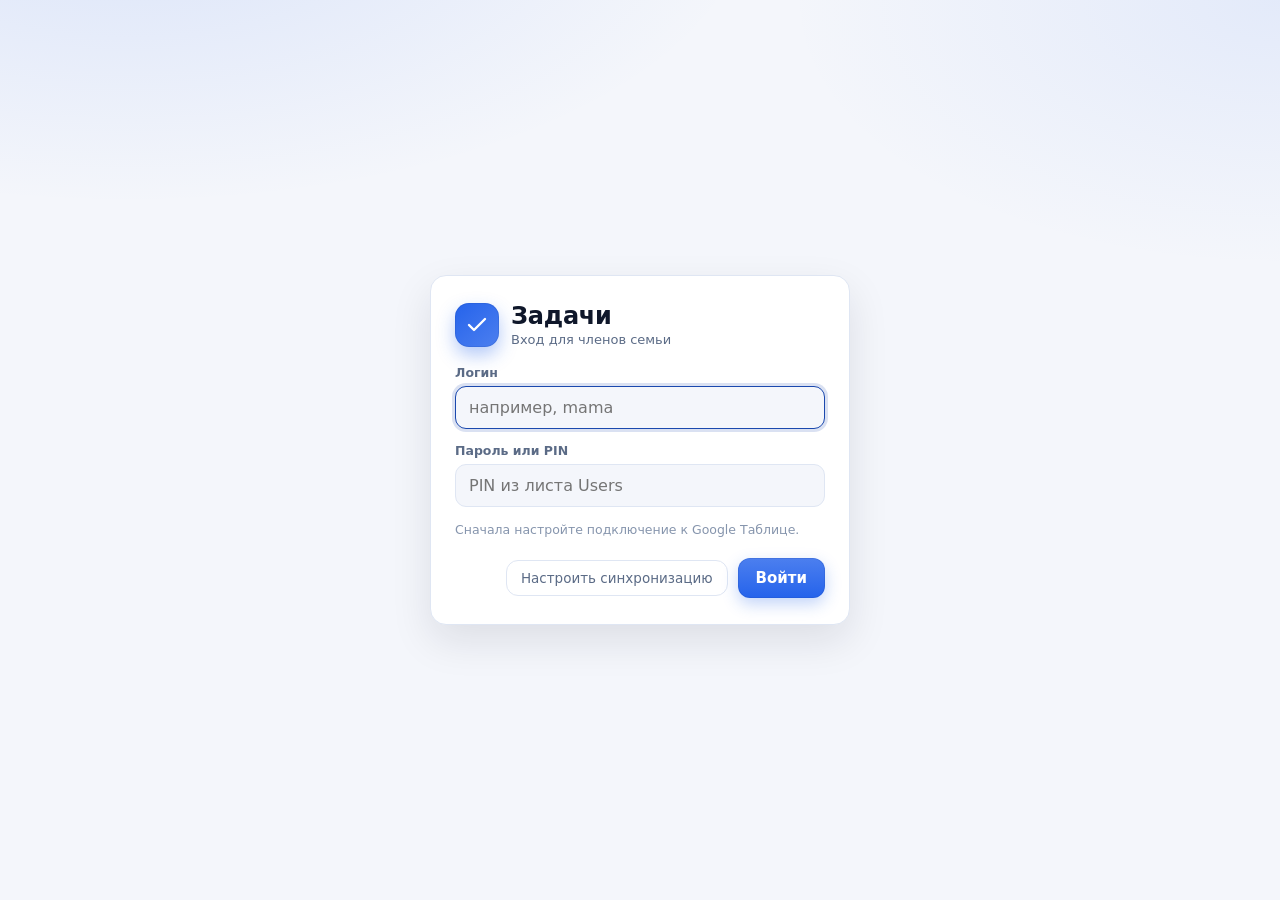
==== commit 844885f8: "Add family profiles, login sessions and task delegation" ====
--- a/index.html
+++ b/index.html
@@ -17,7 +17,39 @@
   <link rel="stylesheet" href="styles.css">
 </head>
 <body>
-  <div class="app">
+  <div id="loginView" class="login-view">
+    <div class="login-card">
+      <div class="login-brand">
+        <span class="logo login-logo" aria-hidden="true">
+          <svg viewBox="0 0 24 24" fill="none" stroke="currentColor" stroke-width="2.4" stroke-linecap="round" stroke-linejoin="round">
+            <path d="M20 6L9 17l-5-5"></path>
+          </svg>
+        </span>
+        <div>
+          <h1>Задачи</h1>
+          <p>Вход для членов семьи</p>
+        </div>
+      </div>
+
+      <form id="loginForm" class="login-form" autocomplete="off">
+        <label class="field">
+          <span>Логин</span>
+          <input id="loginName" type="text" maxlength="100" placeholder="например, mama" autocomplete="username" spellcheck="false">
+        </label>
+        <label class="field">
+          <span>Пароль или PIN</span>
+          <input id="loginPassword" type="password" maxlength="100" placeholder="PIN из листа Users" autocomplete="current-password">
+        </label>
+        <p id="loginHint" class="hint"></p>
+        <div class="sheet-actions">
+          <button type="button" id="loginSetupBtn" class="ghost-btn">Настроить синхронизацию</button>
+          <button type="submit" id="loginSubmitBtn" class="primary">Войти</button>
+        </div>
+      </form>
+    </div>
+  </div>
+
+  <div class="app" id="appView" hidden>
 
     <header class="topbar">
       <div class="brand">
@@ -33,6 +65,8 @@
       </div>
 
       <div class="topbar-actions">
+        <span id="userChip" class="user-chip" title="Текущий пользователь" hidden></span>
+        <button id="logoutBtn" class="ghost-btn logout-btn" type="button" hidden>Выйти</button>
         <button id="statusBtn" class="status" type="button" title="Синхронизировать сейчас">
           <span class="status-dot" aria-hidden="true"></span>
           <span id="statusText">…</span>
@@ -74,6 +108,7 @@
           <button class="chip" type="button" data-filter="active">Активные <span class="chip-count" data-count="active">0</span></button>
           <button class="chip" type="button" data-filter="notDone">Не выполнено <span class="chip-count" data-count="notDone">0</span></button>
           <button class="chip" type="button" data-filter="done">Готово <span class="chip-count" data-count="done">0</span></button>
+          <button class="chip" type="button" data-filter="delegated">Порученные мной <span class="chip-count" data-count="delegated">0</span></button>
         </div>
         <div class="search">
           <svg viewBox="0 0 24 24" fill="none" stroke="currentColor" stroke-width="2" stroke-linecap="round" aria-hidden="true">
@@ -151,6 +186,11 @@
           </select>
         </label>
       </div>
+
+      <label class="field">
+        <span>Кому назначить</span>
+        <select id="editAssignedTo"></select>
+      </label>
 
       <div class="due-presets" role="group" aria-label="Быстрый выбор срока">
         <button type="button" data-due="today">Сегодня</button>
--- a/styles.css
+++ b/styles.css
@@ -1697,5 +1697,98 @@
   }
 }
 
-
-
+/* ---------- Вход ---------- */
+
+.login-view {
+  display: grid;
+  place-items: center;
+  min-height: 100vh;
+  min-height: 100dvh;
+  padding: 24px 16px calc(24px + env(safe-area-inset-bottom));
+}
+
+.login-card {
+  display: flex;
+  flex-direction: column;
+  gap: 18px;
+  width: min(420px, 100%);
+  padding: 26px 24px;
+  background: var(--card);
+  border: 1px solid var(--border);
+  border-radius: var(--radius);
+  box-shadow: var(--shadow);
+}
+
+.login-brand {
+  display: flex;
+  align-items: center;
+  gap: 12px;
+}
+
+.login-brand h1 {
+  margin: 0;
+  font-size: 24px;
+  letter-spacing: -0.01em;
+}
+
+.login-brand p {
+  margin: 2px 0 0;
+  color: var(--text-soft);
+  font-size: 13px;
+}
+
+.login-logo {
+  display: grid;
+  place-items: center;
+  flex: 0 0 auto;
+  width: 44px;
+  height: 44px;
+  border-radius: 14px;
+  color: var(--on-accent);
+  background: linear-gradient(140deg, var(--accent), var(--accent-2));
+}
+
+.login-logo svg {
+  width: 24px;
+  height: 24px;
+}
+
+.login-form {
+  display: flex;
+  flex-direction: column;
+  gap: 14px;
+}
+
+.login-form .sheet-actions {
+  margin-top: 4px;
+}
+
+.user-chip {
+  max-width: 130px;
+  padding: 5px 10px;
+  overflow: hidden;
+  font-size: 12.5px;
+  font-weight: 600;
+  color: var(--accent-text);
+  text-overflow: ellipsis;
+  white-space: nowrap;
+  background: color-mix(in srgb, var(--accent) 12%, var(--card));
+  border-radius: 999px;
+}
+
+.logout-btn {
+  padding: 7px 11px;
+}
+
+/* Метки назначения в карточке задачи. */
+.meta-item.from {
+  color: var(--warning);
+}
+
+.meta-item.to {
+  color: var(--accent-text);
+}
+
+
+
+
